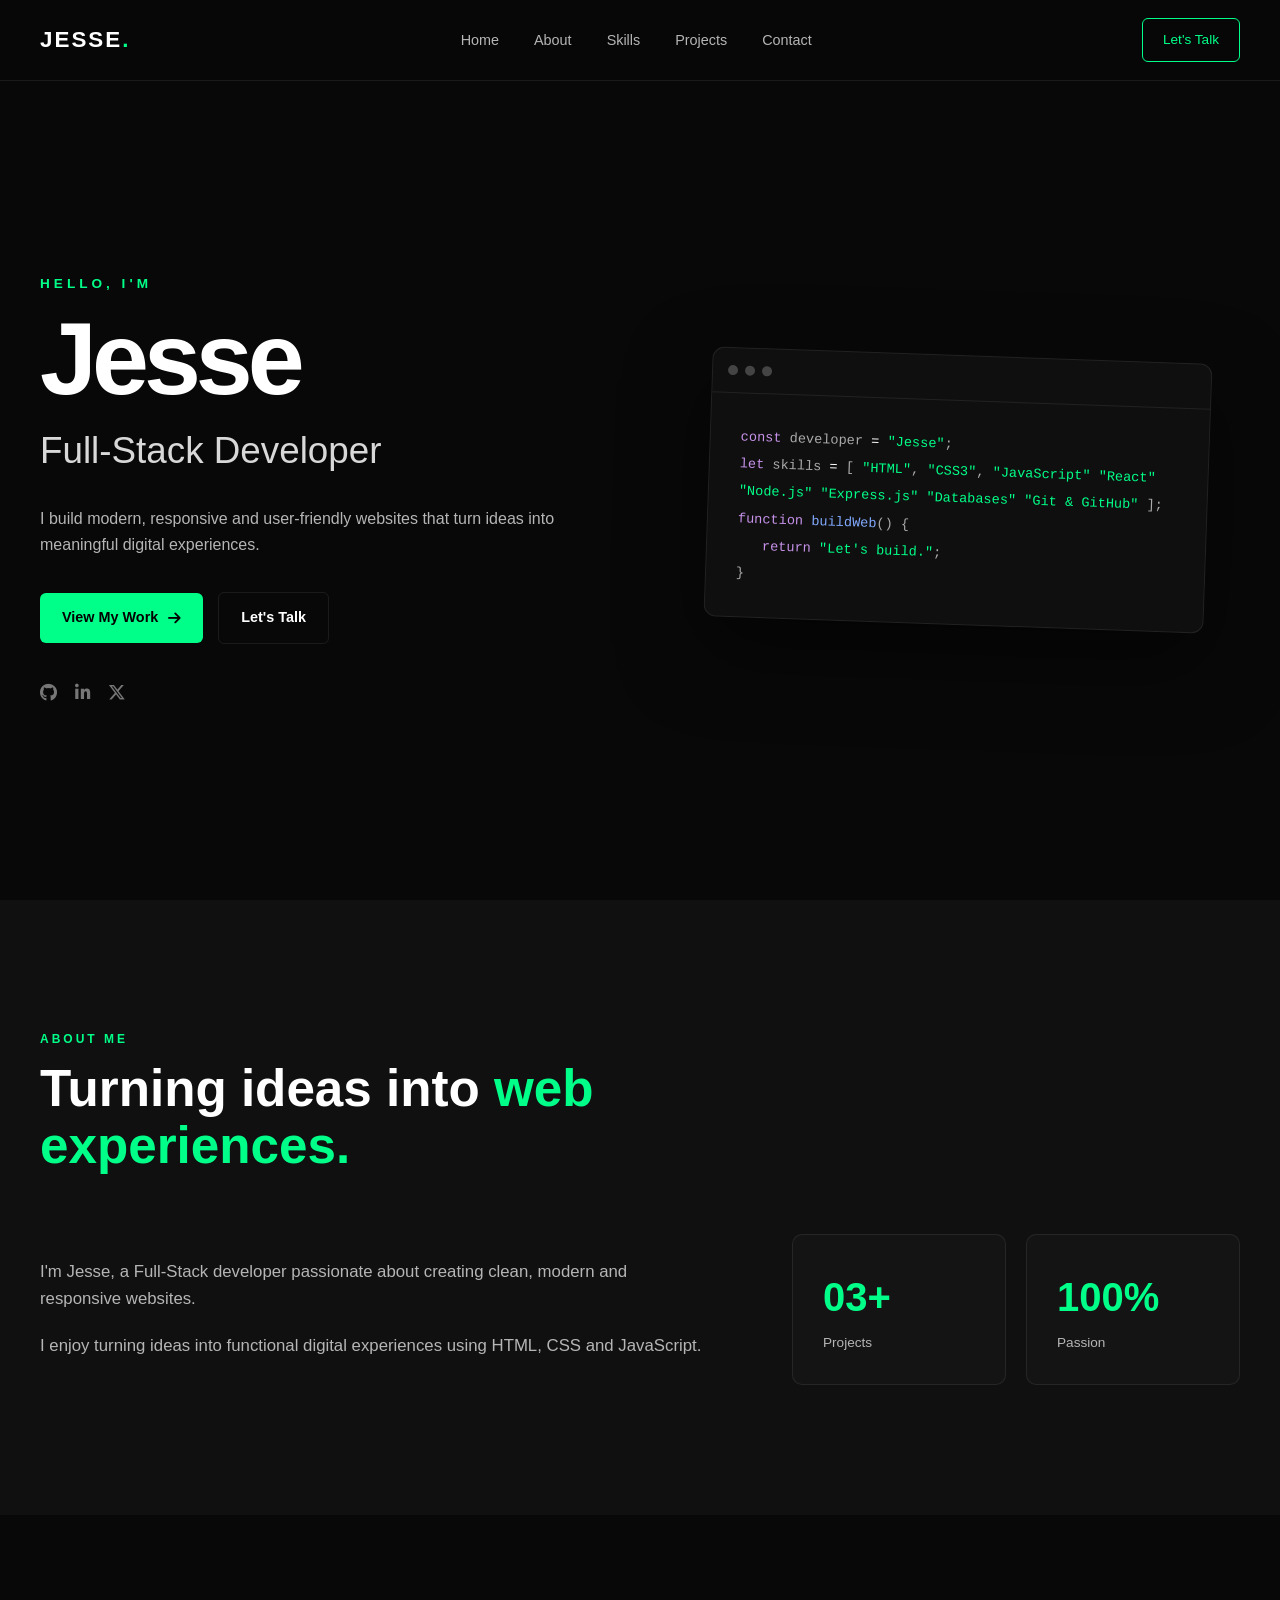
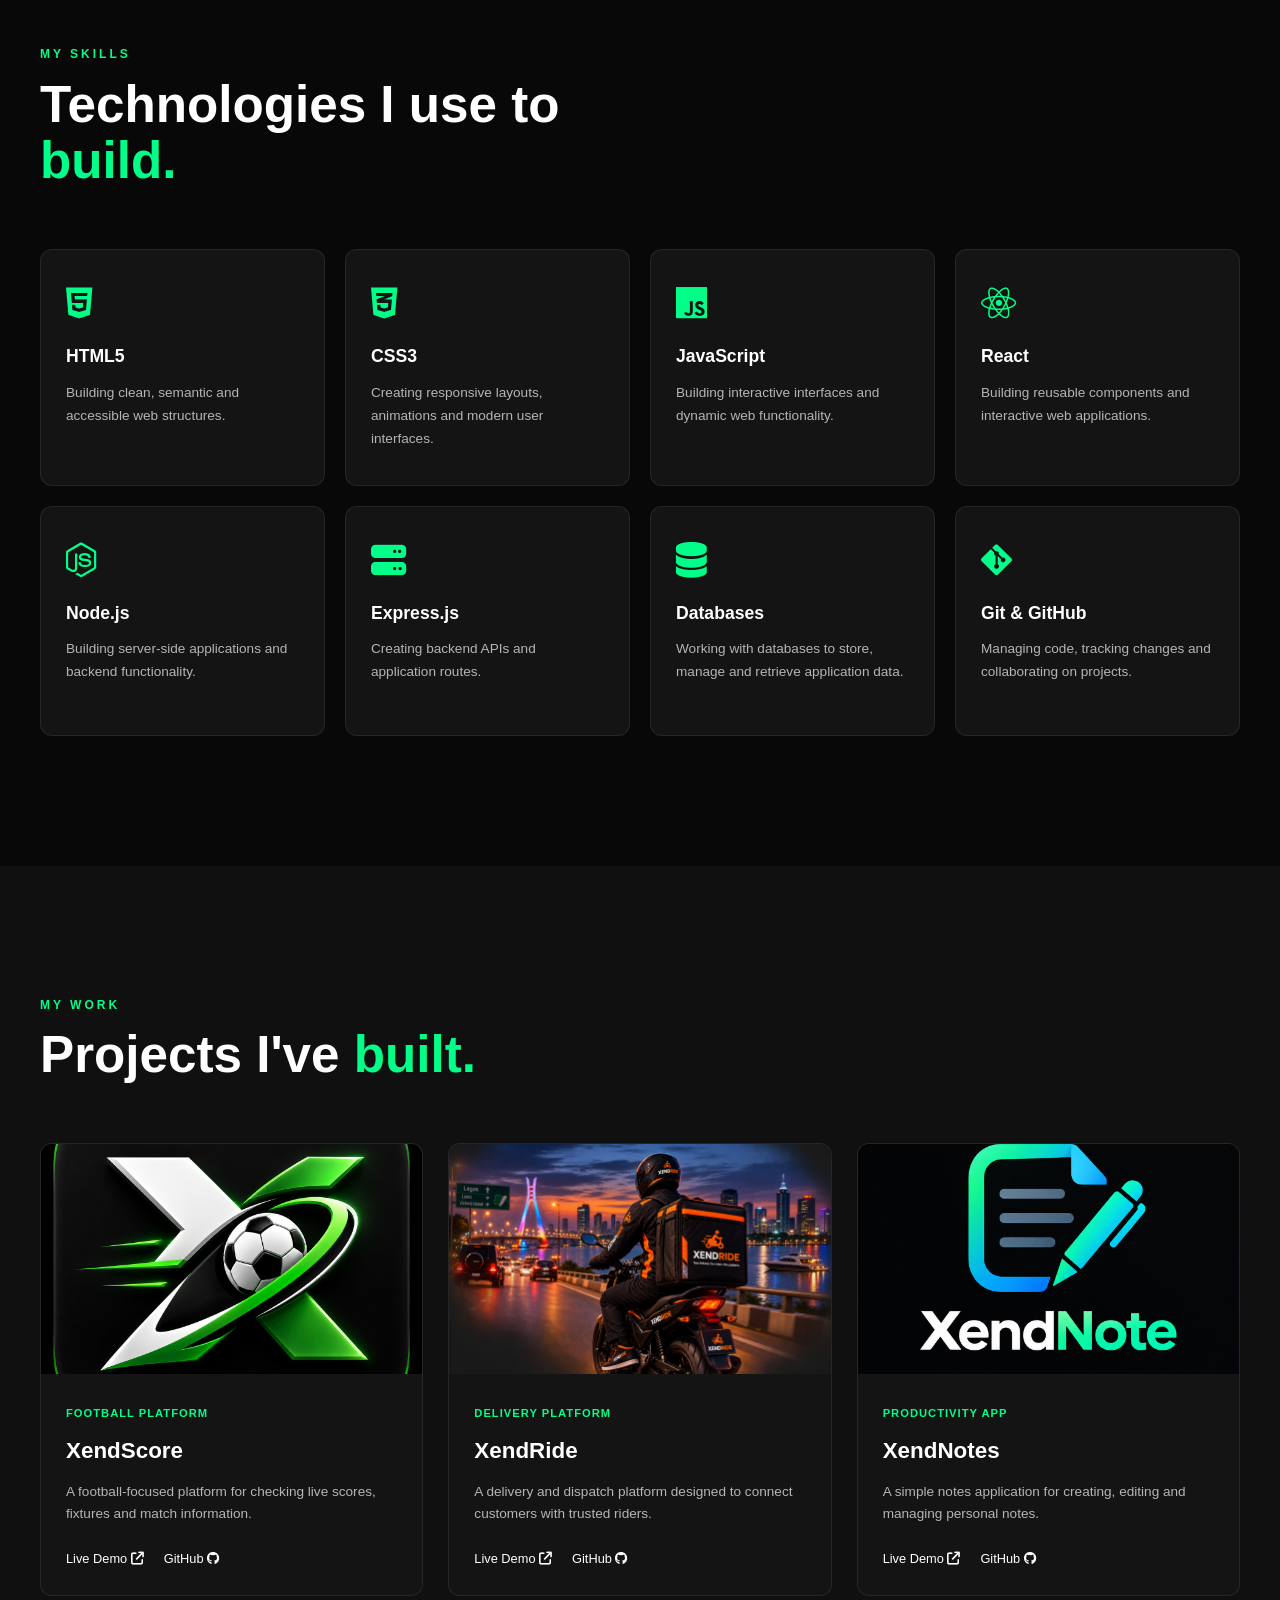
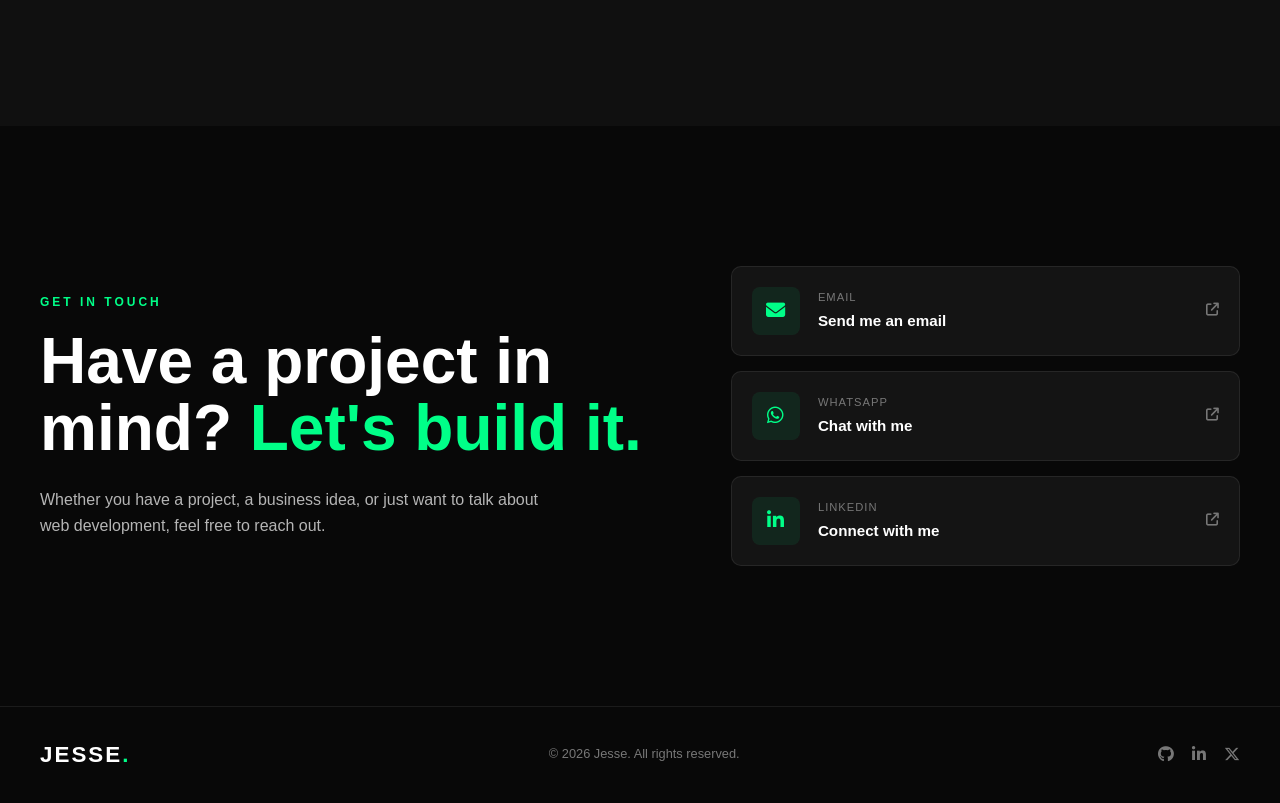
==== index.html @ b4f97f08 "renamed hero.html to index.html" ====
<!DOCTYPE html>
<ht lang="en">
<head>
    <meta charset="UTF-8">
    <meta name="viewport" content="width=device-width, initial-scale=1.0">

    <meta
        name="description"
        content="Jesse — Full-Stack Developer building modern, responsive and user-friendly web experiences."
    >

    <title>Jesse | Full-Stack Developer</title>

    <!-- Font Awesome -->
    <link
        rel="stylesheet"
        href="https://cdnjs.cloudflare.com/ajax/libs/font-awesome/6.5.2/css/all.min.css"
    >

    <!-- Main CSS -->
    <link rel="stylesheet" href="/css/style.css">
    <link rel="icon" type="image/png" href="/images/jesselogo.png">
</head>

<body>

    <!-- ==================== NAVBAR ==================== -->
    <header class="header">
        <nav class="navbar">

            <a href="#home" class="logo">
                JESSE<span>.</span>
            </a>

            <ul class="nav-links">
                <li><a href="#home">Home</a></li>
                <li><a href="#about">About</a></li>
                <li><a href="#skills">Skills</a></li>
                <li><a href="#projects">Projects</a></li>
                <li><a href="#contact">Contact</a></li>
            </ul>

            <a href="#contact" class="nav-contact">
                Let's Talk
            </a>

            <button
                class="menu-btn"
                type="button"
                aria-label="Open navigation menu"
            >
                <i class="fa-solid fa-bars"></i>
            </button>

        </nav>
    </header>


    <!-- ==================== MAIN ==================== -->
    <main>

        <!-- ==================== HERO ==================== -->
        <section id="home" class="hero">

            <div class="hero-content">

                <p class="hero-intro">
                    HELLO, I'M
                </p>

                <h1>
                    Jesse
                </h1>

                <h2>
                    Full-Stack Developer
                </h2>

                <p class="hero-description">
                    I build modern, responsive and user-friendly
                    websites that turn ideas into meaningful digital
                    experiences.
                </p>

                <div class="hero-buttons">

                    <a href="#projects" class="btn primary-btn">
                        View My Work
                        <i class="fa-solid fa-arrow-right"></i>
                    </a>

                    <a href="#contact" class="btn secondary-btn">
                        Let's Talk
                    </a>

                </div>

                <div class="hero-socials">

                    <a href="#" aria-label="GitHub">
                        <i class="fa-brands fa-github"></i>
                    </a>

                    <a href="#" aria-label="LinkedIn">
                        <i class="fa-brands fa-linkedin-in"></i>
                    </a>

                    <a href="#" aria-label="X">
                        <i class="fa-brands fa-x-twitter"></i>
                    </a>

                </div>

            </div>

            <div class="hero-visual">

                <div class="code-card">

                    <div class="code-header">
                        <span></span>
                        <span></span>
                        <span></span>
                    </div>

                    <div class="code-content">
                        <p>
                            <span class="code-purple">const</span>
                            developer
                            <span class="code-white">=</span>
                            <span class="code-green">"Jesse"</span>;
                        </p>

                        <p>
                            <span class="code-purple">let</span>
                            skills
                            <span class="code-white">=</span>
                            [
                            <span class="code-green">"HTML"</span>,
                            <span class="code-green">"CSS3"</span>,
                            <span class="code-green">"JavaScript"</span>
                            <span class="code-green">"React"</span>
                            <span class="code-green">"Node.js"</span>
                            <span class="code-green">"Express.js"</span>
                            <span class="code-green">"Databases"</span>
                            <span class="code-green">"Git & GitHub"</span>

                            ];
                        </p>

                        <p>
                            <span class="code-purple">function</span>
                            <span class="code-blue">buildWeb</span>() {
                        </p>

                        <p class="code-indent">
                            <span class="code-purple">return</span>
                            <span class="code-green">"Let's build."</span>;
                        </p>

                        <p>
                            }
                        </p>
                    </div>

                </div>

            </div>

        </section>


        <!-- ==================== ABOUT ==================== -->
        <section id="about" class="about">

            <div class="section-container">

                <div class="section-heading">
                    <p class="section-label">ABOUT ME</p>
                    <h2>Turning ideas into <span>web experiences.</span></h2>
                </div>

                <div class="about-content">

                    <div class="about-text">
                        <p>
                            I'm Jesse, a Full-Stack developer passionate about
                            creating clean, modern and responsive websites.
                        </p>

                        <p>
                            I enjoy turning ideas into functional digital
                            experiences using HTML, CSS and JavaScript.
                        </p>
                    </div>

                    <div class="about-stats">

                        <div class="stat">
                            <strong>03+</strong>
                            <span>Projects</span>
                        </div>

                        <div class="stat">
                            <strong>100%</strong>
                            <span>Passion</span>
                        </div>

                    </div>

                </div>

            </div>

        </section>


       
<!-- ==================== SKILLS ==================== -->
<section id="skills" class="skills">

    <div class="section-container">

        <div class="section-heading">
            <p class="section-label">MY SKILLS</p>
            <h2>Technologies I use to <span>build.</span></h2>
        </div>


        <div class="skills-grid">

            <!-- HTML -->
            <div class="skill-card">
                <i class="fa-brands fa-html5"></i>

                <h3>HTML5</h3>

                <p>
                    Building clean, semantic and accessible
                    web structures.
                </p>
            </div>


            <!-- CSS -->
            <div class="skill-card">
                <i class="fa-brands fa-css3-alt"></i>

                <h3>CSS3</h3>

                <p>
                    Creating responsive layouts, animations
                    and modern user interfaces.
                </p>
            </div>


            <!-- JavaScript -->
            <div class="skill-card">
                <i class="fa-brands fa-js"></i>

                <h3>JavaScript</h3>

                <p>
                    Building interactive interfaces and
                    dynamic web functionality.
                </p>
            </div>


            <!-- React -->
            <div class="skill-card">
                <i class="fa-brands fa-react"></i>

                <h3>React</h3>

                <p>
                    Building reusable components and
                    interactive web applications.
                </p>
            </div>


            <!-- Node.js -->
            <div class="skill-card">

                <i class="fa-brands fa-node-js"></i>

                <h3>Node.js</h3>

                <p>
                    Building server-side applications
                    and backend functionality.
                </p>
            </div>


            <!-- Express -->
            <div class="skill-card">

                <i class="fa-solid fa-server"></i>

                <h3>Express.js</h3>

                <p>
                    Creating backend APIs and
                    application routes.
                </p>
            </div>


            <!-- Database -->
            <div class="skill-card">

                <i class="fa-solid fa-database"></i>

                <h3>Databases</h3>

                <p>
                    Working with databases to store,
                    manage and retrieve application data.
                </p>
            </div>


            <!-- Git -->
            <div class="skill-card">

                <i class="fa-brands fa-git-alt"></i>

                <h3>Git & GitHub</h3>

                <p>
                    Managing code, tracking changes and
                    collaborating on projects.
                </p>
            </div>

        </div>

    </div>

</section>



        <!-- ==================== PROJECTS ==================== -->
        <section id="projects" class="projects">

            <div class="section-container">

                <div class="section-heading">
                    <p class="section-label">MY WORK</p>
                    <h2>Projects I've <span>built.</span></h2>
                </div>

                <div class="projects-grid">

                    <!-- XendScore -->
                    <article class="project-card">

                        <div class="project-image">
                            <img
                                src="/images/xendscore.png.png"
                                alt="XendScore project preview"
                            >
                        </div>

                        <div class="project-info">

                            <span class="project-category">
                                Football Platform
                            </span>

                            <h3>XendScore</h3>

                            <p>
                                A football-focused platform for checking
                                live scores, fixtures and match information.
                            </p>

                            <div class="project-links">
                                <a href="https://xendscore.pages.dev/" target="_blank">
                                    Live Demo
                                    <i class="fa-solid fa-arrow-up-right-from-square"></i>
                                </a>

                                <a href="https://github.com/jessepatrick98-blip/XendScore" target="_blank">
                                    GitHub
                                    <i class="fa-brands fa-github"></i>
                                </a>
                            </div>

                        </div>

                    </article>


                    <!-- XendRide -->
                    <article class="project-card">

                        <div class="project-image">
                            <img
                                src="images/xendride.png"
                                alt="XendRide project preview"
                            >
                        </div>

                        <div class="project-info">

                            <span class="project-category">
                                Delivery Platform
                            </span>

                            <h3>XendRide</h3>

                            <p>
                                A delivery and dispatch platform designed
                                to connect customers with trusted riders.
                            </p>

                            <div class="project-links">
                                <a href="#" target="_blank">
                                    Live Demo
                                    <i class="fa-solid fa-arrow-up-right-from-square"></i>
                                </a>

                                <a href="#" target="_blank">
                                    GitHub
                                    <i class="fa-brands fa-github"></i>
                                </a>
                            </div>

                        </div>

                    </article>


                    <!-- XendNotes -->
                    <article class="project-card">

                        <div class="project-image">
                            <img
                                src="/images/xendnote.png.png"
                                alt="XendNotes project preview"
                            >
                        </div>

                        <div class="project-info">

                            <span class="project-category">
                                Productivity App
                            </span>

                            <h3>XendNotes</h3>

                            <p>
                                A simple notes application for creating,
                                editing and managing personal notes.
                            </p>

                            <div class="project-links">
                                <a href="#" target="_blank">
                                    Live Demo
                                    <i class="fa-solid fa-arrow-up-right-from-square"></i>
                                </a>

                                <a href="#" target="_blank">
                                    GitHub
                                    <i class="fa-brands fa-github"></i>
                                </a>
                            </div>

                        </div>

                    </article>

                </div>

            </div>

        </section>


        <!-- ==================== CONTACT ==================== -->

<!-- ==================== CONTACT ==================== -->
<section id="contact" class="contact">

    <div class="section-container">

        <div class="contact-wrapper">

            <div class="contact-heading">
                <p class="section-label">GET IN TOUCH</p>

                <h2>
                    Have a project in mind?
                    <span>Let's build it.</span>
                </h2>

                <p class="contact-description">
                    Whether you have a project, a business idea, or just
                    want to talk about web development, feel free to reach out.
                </p>
            </div>


            <div class="contact-options">

                <!-- Email -->
                <a  href="https://mail.google.com/mail/?view=cm&fs=1&to=jessepatrick98@gmail.com" class="contact-card">

                    <div class="contact-icon">
                        <i class="fa-solid fa-envelope"></i>
                    </div>

                    <div class="contact-info">
                        <span>Email</span>
                        <strong>Send me an email</strong>
                    </div>

                    <i class="fa-solid fa-arrow-up-right-from-square contact-arrow"></i>

                </a>


                <!-- WhatsApp -->
                <a
                    href="https://wa.me/message/SA4C3QJQT6L4J1"
                    target="_blank"
                    rel="noopener noreferrer"
                    class="contact-card"
                >

                    <div class="contact-icon">
                        <i class="fa-brands fa-whatsapp"></i>
                    </div>

                    <div class="contact-info">
                        <span>WhatsApp</span>
                        <strong>Chat with me</strong>
                    </div>

                    <i class="fa-solid fa-arrow-up-right-from-square contact-arrow"></i>

                </a>


                <!-- LinkedIn -->
                <a
                    href="https://www.linkedin.com/in/jesse-patrick-ab23aa43b/"
                    target="_blank"
                    rel="noopener noreferrer"
                    class="contact-card"
                >

                    <div class="contact-icon">
                        <i class="fa-brands fa-linkedin-in"></i>
                    </div>

                    <div class="contact-info">
                        <span>LinkedIn</span>
                        <strong>Connect with me</strong>
                    </div>

                    <i class="fa-solid fa-arrow-up-right-from-square contact-arrow"></i>

                </a>

            </div>

        </div>

    </div>

</section>


    </main>


    <!-- ==================== FOOTER ==================== -->
    <footer class="footer">

        <div class="footer-content">

            <a href="#home" class="logo">
                JESSE<span>.</span>
            </a>

            <p>
                © 2026 Jesse. All rights reserved.
            </p>

            <div class="footer-socials">

                <a href="#" aria-label="GitHub">
                    <i class="fa-brands fa-github"></i>
                </a>

                <a href="#" aria-label="LinkedIn">
                    <i class="fa-brands fa-linkedin-in"></i>
                </a>

                <a href="#" aria-label="X">
                    <i class="fa-brands fa-x-twitter"></i>
                </a>

            </div>

        </div>

    </footer>


    <!-- JavaScript -->
    <script src="/js/script.js"></script>

</body>
</ht
---- css/style.css ----
/* =========================
   RESET
========================= */

* {
    margin: 0;
    padding: 0;
    box-sizing: border-box;
}

html {
    scroll-behavior: smooth;
}

body {
    font-family: Arial, sans-serif;
    background: #080808;
    color: #ffffff;
    line-height: 1.6;
}

a {
    text-decoration: none;
    color: inherit;
}

ul {
    list-style: none;
}

button {
    font: inherit;
}


/* =========================
   VARIABLES
========================= */

:root {
    --bg: #080808;
    --bg-secondary: #101010;
    --card: #141414;

    --white: #ffffff;
    --text: #b5b5b5;
    --muted: #777777;

    --accent: #00ff88;
    --accent-dark: #00cc6d;

    --border: rgba(255, 255, 255, 0.08);

    --container: 1200px;
}


/* =========================
   GLOBAL
========================= */

body {
    overflow-x: hidden;
}

section {
    width: 100%;
}

.section-container {
    width: min(100% - 40px, var(--container));
    margin: 0 auto;
}


/* =========================
   NAVBAR
========================= */

.header {
    position: fixed;
    top: 0;
    left: 0;
    width: 100%;
    z-index: 1000;

    background: rgba(8, 8, 8, 0.85);
    backdrop-filter: blur(15px);

    border-bottom: 1px solid var(--border);
}

.navbar {
    width: min(100% - 40px, var(--container));
    height: 80px;
    margin: 0 auto;

    display: flex;
    align-items: center;
    justify-content: space-between;
}

.logo {
    font-size: 1.4rem;
    font-weight: 800;
    letter-spacing: 2px;
}

.logo span {
    color: var(--accent);
}

.nav-links {
    display: flex;
    align-items: center;
    gap: 35px;
}

.nav-links a {
    color: var(--text);
    font-size: 0.9rem;
    transition: 0.3s ease;
}

.nav-links a:hover {
    color: var(--accent);
}

.nav-contact {
    padding: 10px 20px;
    border: 1px solid var(--accent);
    border-radius: 6px;

    color: var(--accent);
    font-size: 0.85rem;

    transition: 0.3s ease;
}

.nav-contact:hover {
    background: var(--accent);
    color: #000;
}

.menu-btn {
    display: none;

    border: none;
    background: transparent;
    color: white;

    font-size: 1.4rem;
    cursor: pointer;
}


/* =========================
   HERO
========================= */

.hero {
    min-height: 100vh;
    width: min(100% - 40px, var(--container));

    margin: 0 auto;

    display: grid;
    grid-template-columns: 1fr 1fr;
    align-items: center;
    gap: 70px;

    padding-top: 80px;
}

.hero-intro {
    color: var(--accent);
    font-size: 0.85rem;
    font-weight: 700;
    letter-spacing: 4px;
    margin-bottom: 15px;
}

.hero h1 {
    font-size: clamp(4rem, 8vw, 7rem);
    line-height: 0.95;
    letter-spacing: -5px;
    margin-bottom: 15px;
}

.hero h2 {
    color: #d8d8d8;
    font-size: clamp(1.5rem, 3vw, 2.3rem);
    font-weight: 500;
    margin-bottom: 25px;
}

.hero-description {
    max-width: 550px;
    color: var(--text);
    font-size: 1rem;
    margin-bottom: 35px;
}

.hero-buttons {
    display: flex;
    align-items: center;
    gap: 15px;
}

.btn {
    display: inline-flex;
    align-items: center;
    justify-content: center;
    gap: 10px;

    padding: 13px 22px;

    border-radius: 6px;

    font-size: 0.9rem;
    font-weight: 600;

    transition: 0.3s ease;
}

.primary-btn {
    background: var(--accent);
    color: #000;
}

.primary-btn:hover {
    background: var(--accent-dark);
    transform: translateY(-3px);
}

.secondary-btn {
    border: 1px solid var(--border);
    color: white;
}

.secondary-btn:hover {
    border-color: var(--accent);
    color: var(--accent);
}

.hero-socials {
    display: flex;
    gap: 18px;
    margin-top: 35px;
}

.hero-socials a {
    color: var(--muted);
    font-size: 1.1rem;
    transition: 0.3s ease;
}

.hero-socials a:hover {
    color: var(--accent);
    transform: translateY(-3px);
}


/* =========================
   CODE CARD
========================= */

.hero-visual {
    display: flex;
    justify-content: center;
}

.code-card {
    width: 100%;
    max-width: 500px;

    background: #0f0f0f;

    border: 1px solid var(--border);
    border-radius: 12px;

    box-shadow:
        0 30px 80px rgba(0, 0, 0, 0.5);

    overflow: hidden;

    transform: rotate(2deg);

    transition: 0.4s ease;
}

.code-card:hover {
    transform: rotate(0deg) translateY(-8px);
}

.code-header {
    height: 45px;

    display: flex;
    align-items: center;

    gap: 7px;

    padding: 0 15px;

    border-bottom: 1px solid var(--border);
}

.code-header span {
    width: 10px;
    height: 10px;
    border-radius: 50%;
    background: #444;
}

.code-content {
    padding: 30px;

    font-family: "Courier New", monospace;
    font-size: 0.85rem;

    color: #aaa;

    line-height: 2;
}

.code-purple {
    color: #c792ea;
}

.code-green {
    color: var(--accent);
}

.code-blue {
    color: #82aaff;
}

.code-white {
    color: white;
}

.code-indent {
    padding-left: 25px;
}


/* =========================
   SECTION HEADINGS
========================= */

.section-heading {
    margin-bottom: 60px;
}

.section-label {
    color: var(--accent);
    font-size: 0.75rem;
    font-weight: 700;
    letter-spacing: 3px;
    margin-bottom: 12px;
}

.section-heading h2 {
    max-width: 650px;

    font-size: clamp(2rem, 4vw, 3.5rem);
    line-height: 1.1;
}

.section-heading h2 span {
    color: var(--accent);
}


/* =========================
   ABOUT
========================= */

.about {
    padding: 130px 0;
    background: var(--bg-secondary);
}

.about-content {
    display: grid;
    grid-template-columns: 1.5fr 1fr;
    gap: 80px;
    align-items: center;
}

.about-text {
    color: var(--text);
    font-size: 1.05rem;
}

.about-text p + p {
    margin-top: 20px;
}

.about-stats {
    display: grid;
    grid-template-columns: repeat(2, 1fr);
    gap: 20px;
}

.stat {
    padding: 30px;

    background: var(--card);

    border: 1px solid var(--border);
    border-radius: 10px;
}

.stat strong {
    display: block;

    color: var(--accent);

    font-size: 2.5rem;
}

.stat span {
    color: var(--text);
    font-size: 0.85rem;
}



/* =========================
   SKILLS
========================= */

.skills {
    padding: 130px 0;
    background: var(--bg);
}

.skills-grid {
    display: grid;

    grid-template-columns: repeat(4, 1fr);

    gap: 20px;
}

.skill-card {
    position: relative;

    padding: 35px 25px;

    min-height: 230px;

    display: flex;
    flex-direction: column;

    justify-content: flex-start;

    background: var(--card);

    border: 1px solid var(--border);

    border-radius: 12px;

    overflow: hidden;

    transition:
        transform 0.3s ease,
        border-color 0.3s ease,
        background 0.3s ease;
}


/* Top accent line */

.skill-card::before {
    content: "";

    position: absolute;

    top: 0;
    left: 0;

    width: 0;
    height: 2px;

    background: var(--accent);

    transition: width 0.3s ease;
}

.skill-card:hover::before {
    width: 100%;
}


/* Hover */

.skill-card:hover {
    transform: translateY(-8px);

    border-color: rgba(0, 255, 136, 0.35);

    background: #171717;
}


/* Icon */

.skill-card i {
    color: var(--accent);

    font-size: 2.2rem;

    margin-bottom: 22px;

    transition: transform 0.3s ease;
}

.skill-card:hover i {
    transform: scale(1.1);
}


/* Title */

.skill-card h3 {
    color: var(--white);

    font-size: 1.1rem;

    margin-bottom: 10px;
}


/* Description */

.skill-card p {
    color: var(--text);

    font-size: 0.85rem;

    line-height: 1.7;
}


/* =========================
   TABLET
========================= */

@media (max-width: 1000px) {

    .skills-grid {
        grid-template-columns: repeat(2, 1fr);
    }
}


/* =========================
   MOBILE
========================= */

@media (max-width: 600px) {

    .skills {
        padding: 90px 0;
    }

    .skills-grid {
        grid-template-columns: 1fr;
    }

    .skill-card {
        min-height: auto;

        padding: 30px 22px;
    }
}




/* =========================
   PROJECTS
========================= */

.projects {
    padding: 130px 0;
    background: var(--bg-secondary);
}

.projects-grid {
    display: grid;
    grid-template-columns: repeat(3, 1fr);
    gap: 25px;
}

.project-card {
    overflow: hidden;

    background: var(--card);

    border: 1px solid var(--border);
    border-radius: 12px;

    transition: 0.3s ease;
}

.project-card:hover {
    transform: translateY(-8px);
    border-color: rgba(0, 255, 136, 0.4);
}

.project-image {
    height: 230px;
    overflow: hidden;
    background: #1a1a1a;
}

.project-image img {
    width: 100%;
    height: 100%;

    object-fit: cover;

    transition: 0.5s ease;
}

.project-card:hover .project-image img {
    transform: scale(1.05);
}

.project-info {
    padding: 25px;
}

.project-category {
    color: var(--accent);

    font-size: 0.7rem;
    font-weight: 700;

    text-transform: uppercase;
    letter-spacing: 1px;
}

.project-info h3 {
    margin: 8px 0 12px;

    font-size: 1.4rem;
}

.project-info p {
    color: var(--text);
    font-size: 0.85rem;
    margin-bottom: 25px;
}

.project-links {
    display: flex;
    gap: 20px;
}

.project-links a {
    color: white;
    font-size: 0.8rem;
    transition: 0.3s ease;
}

.project-links a:hover {
    color: var(--accent);
}


/* =========================
   CONTACT
========================= */

.contact {
    padding: 150px 0;
}

.contact-content {
    max-width: 800px;
}

.contact-content h2 {
    font-size: clamp(2.5rem, 5vw, 4.5rem);
    line-height: 1.05;
    margin: 15px 0 25px;
}

.contact-content h2 span {
    color: var(--accent);
}

.contact-content > p:not(.section-label) {
    color: var(--text);
    max-width: 500px;
    margin-bottom: 30px;
}


/* =========================
   FOOTER
========================= */

.footer {
    border-top: 1px solid var(--border);
    padding: 30px 0;
}

.footer-content {
    width: min(100% - 40px, var(--container));
    margin: 0 auto;

    display: flex;
    align-items: center;
    justify-content: space-between;
}

.footer-content p {
    color: var(--muted);
    font-size: 0.8rem;
}

.footer-socials {
    display: flex;
    gap: 18px;
}

.footer-socials a {
    color: var(--muted);
    transition: 0.3s ease;
}

.footer-socials a:hover {
    color: var(--accent);
}


/* =========================
   TABLET
========================= */

@media (max-width: 900px) {

    .nav-links,
    .nav-contact {
        display: none;
    }

    .menu-btn {
        display: block;
    }

    .hero {
        grid-template-columns: 1fr;
        gap: 50px;

        padding-top: 130px;
        padding-bottom: 80px;
    }

    .hero-visual {
        justify-content: flex-start;
    }

    .skills-grid {
        grid-template-columns: repeat(2, 1fr);
    }

    .projects-grid {
        grid-template-columns: 1fr 1fr;
    }

    .about-content {
        grid-template-columns: 1fr;
        gap: 50px;
    }
}


/* =========================
   MOBILE
========================= */

@media (max-width: 600px) {

    .section-container {
        width: min(100% - 30px, var(--container));
    }

    .navbar {
        width: min(100% - 30px, var(--container));
        height: 70px;
    }

    .hero {
        width: min(100% - 30px, var(--container));

        padding-top: 110px;
    }

    .hero h1 {
        font-size: 4rem;
        letter-spacing: -3px;
    }

    .hero h2 {
        font-size: 1.5rem;
    }

    .hero-description {
        font-size: 0.9rem;
    }

    .hero-buttons {
        flex-direction: column;
        align-items: stretch;
    }

    .btn {
        width: 100%;
    }

    .code-card {
        transform: none;
    }

    .code-content {
        padding: 20px;
        font-size: 0.7rem;
        overflow-x: auto;
    }

    .about,
    .skills,
    .projects {
        padding: 90px 0;
    }

    .section-heading {
        margin-bottom: 40px;
    }

    .skills-grid {
        grid-template-columns: 1fr;
    }

    .projects-grid {
        grid-template-columns: 1fr;
    }

    .about-stats {
        grid-template-columns: 1fr 1fr;
    }

    .stat {
        padding: 20px;
    }

    .stat strong {
        font-size: 2rem;
    }

    .contact {
        padding: 100px 0;
    }

    .footer-content {
        flex-direction: column;
        gap: 20px;
        text-align: center;
    }
}

@media (max-width: 900px) {

    .nav-links.active {
        display: flex;
        flex-direction: column;
        align-items: flex-start;
        gap: 25px;

        position: absolute;
        top: 80px;
        left: 20px;
        right: 20px;

        padding: 30px;

        background: #101010;
        border: 1px solid var(--border);
        border-radius: 10px;
    }
}

/* =========================
   CONTACT
========================= */

.contact {
    padding: 140px 0;
    background: #080808;
}

.contact-wrapper {
    display: grid;
    grid-template-columns: 1.2fr 1fr;
    gap: 80px;
    align-items: center;
}

.contact-heading h2 {
    max-width: 650px;

    font-size: clamp(2.5rem, 5vw, 4.5rem);
    line-height: 1.05;

    margin: 15px 0 25px;
}

.contact-heading h2 span {
    color: var(--accent);
}

.contact-description {
    max-width: 520px;

    color: var(--text);
    font-size: 1rem;
}


/* Contact Cards */

.contact-options {
    display: flex;
    flex-direction: column;
    gap: 15px;
}

.contact-card {
    display: flex;
    align-items: center;
    gap: 18px;

    padding: 20px;

    background: var(--card);

    border: 1px solid var(--border);
    border-radius: 10px;

    transition: 0.3s ease;
}

.contact-card:hover {
    border-color: var(--accent);
    transform: translateX(6px);
}


/* Icon */

.contact-icon {
    width: 48px;
    height: 48px;

    display: flex;
    align-items: center;
    justify-content: center;

    flex-shrink: 0;

    border-radius: 8px;

    background: rgba(0, 255, 136, 0.08);

    color: var(--accent);

    font-size: 1.2rem;
}


/* Text */

.contact-info {
    display: flex;
    flex-direction: column;
    gap: 2px;
}

.contact-info span {
    color: var(--muted);

    font-size: 0.7rem;
    text-transform: uppercase;
    letter-spacing: 1px;
}

.contact-info strong {
    color: var(--white);

    font-size: 0.95rem;
}


/* Arrow */

.contact-arrow {
    margin-left: auto;

    color: var(--muted);

    font-size: 0.8rem;

    transition: 0.3s ease;
}

.contact-card:hover .contact-arrow {
    color: var(--accent);
    transform: translate(3px, -3px);
}


/* =========================
   CONTACT MOBILE
========================= */

@media (max-width: 900px) {

    .contact-wrapper {
        grid-template-columns: 1fr;
        gap: 50px;
    }
}


@media (max-width: 600px) {

    .contact {
        padding: 100px 0;
    }

    .contact-card {
        padding: 16px;
    }

    .contact-icon {
        width: 44px;
        height: 44px;
    }
}
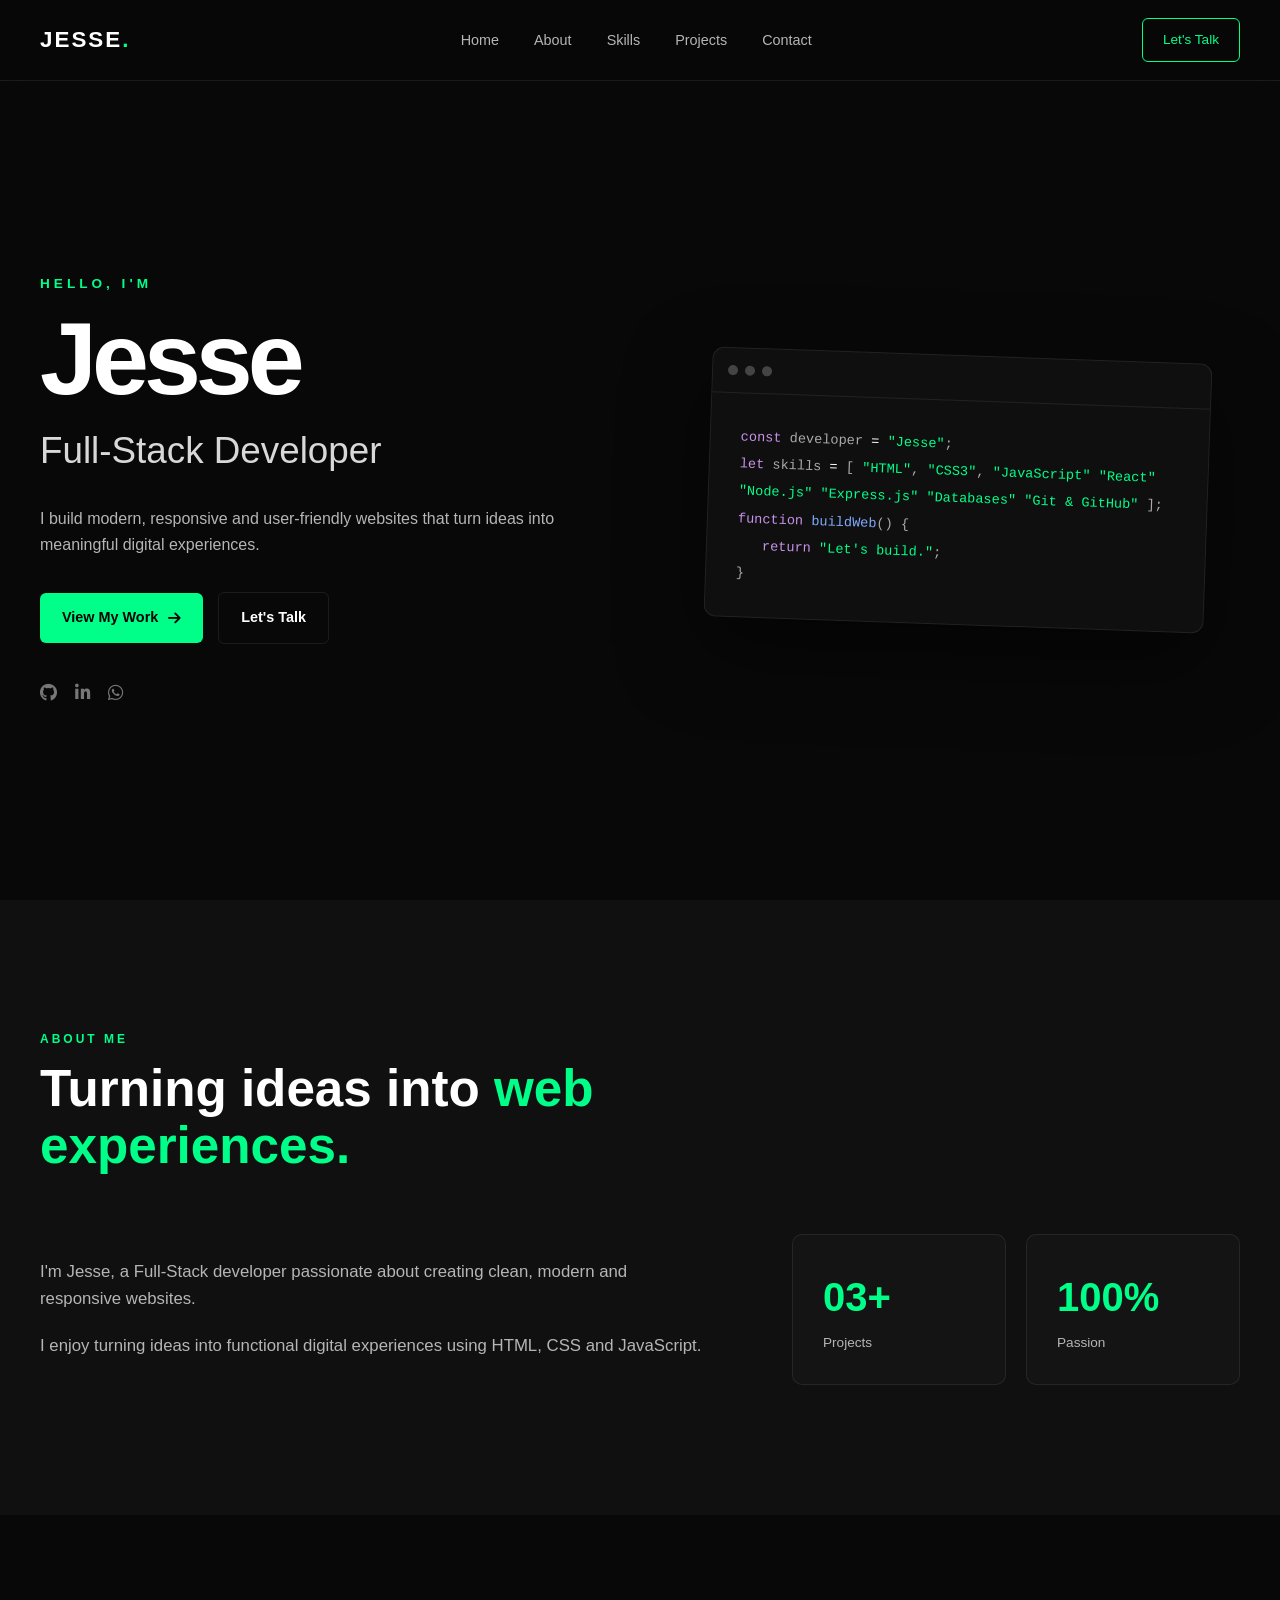
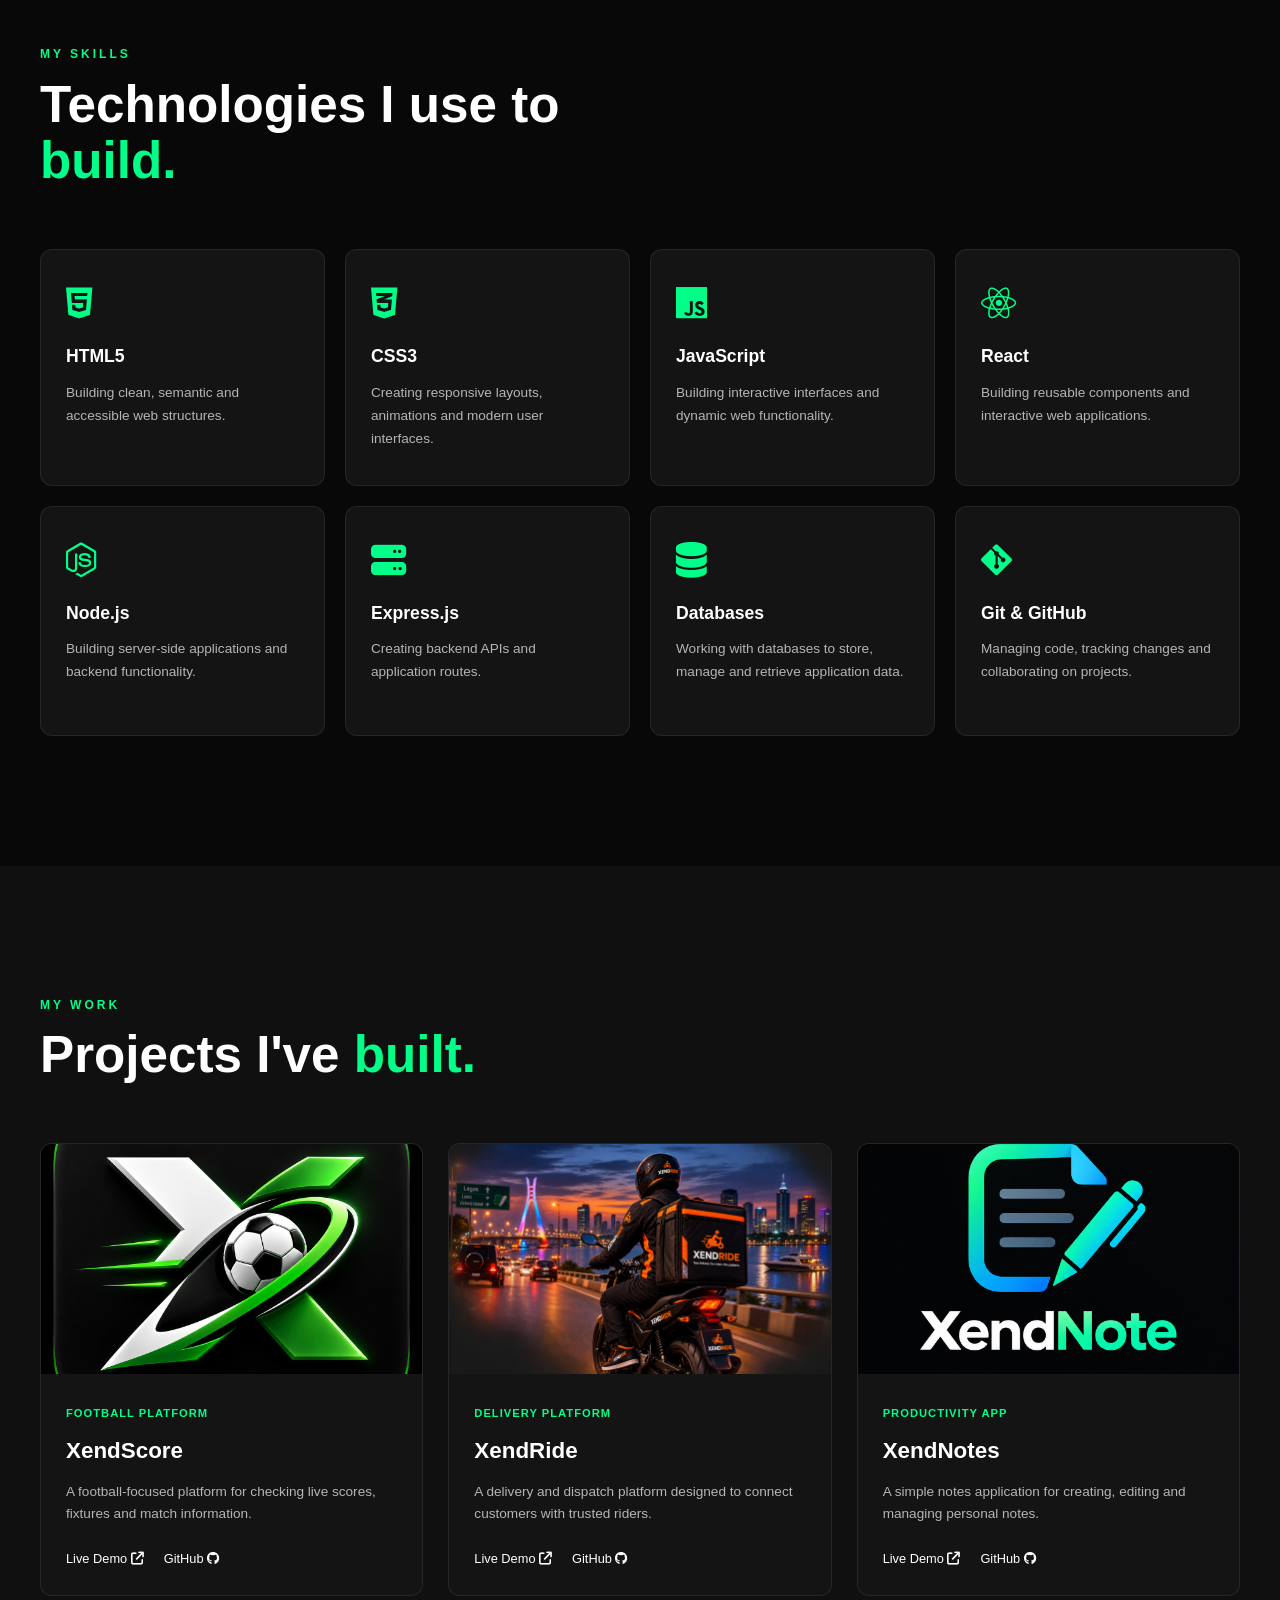
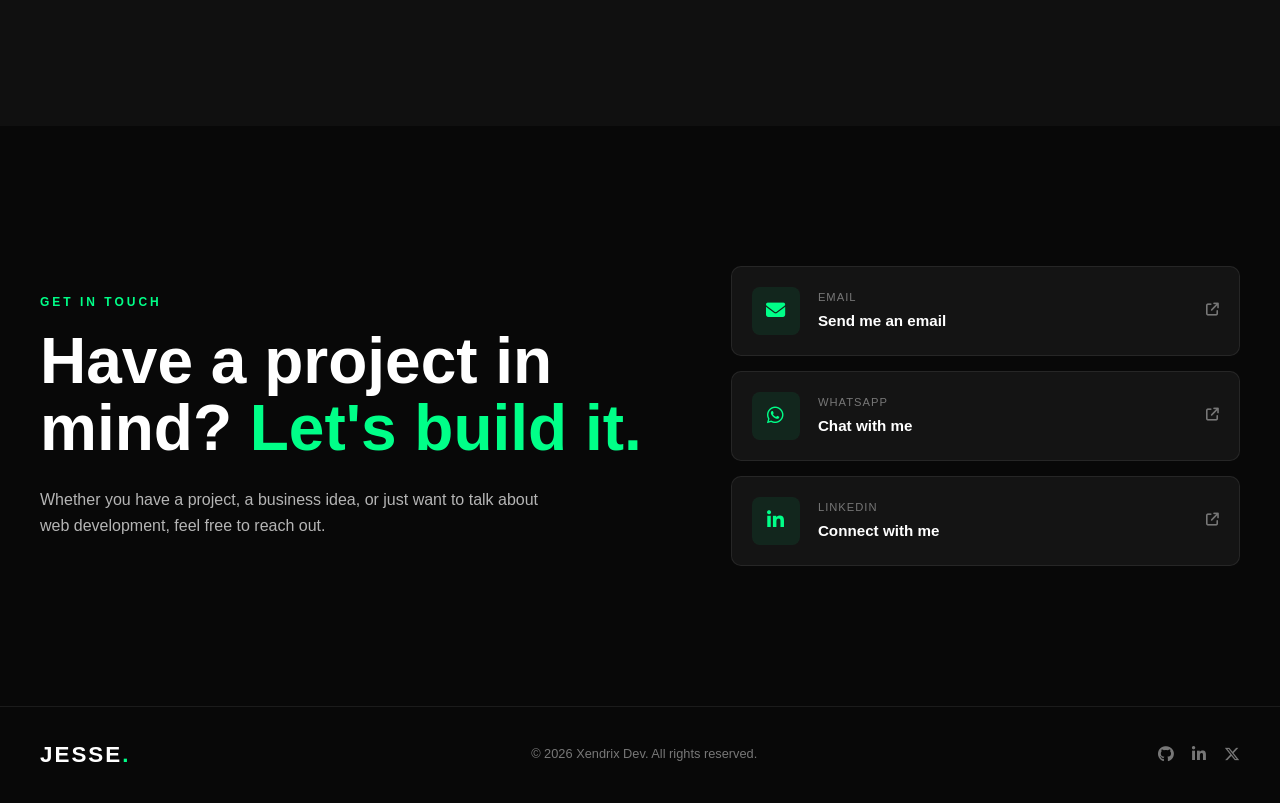
==== commit da670ac7: "made few changes in the links" ====
--- a/index.html
+++ b/index.html
@@ -98,16 +98,16 @@
 
                 <div class="hero-socials">
 
-                    <a href="#" aria-label="GitHub">
+                    <a target="_blank" href="https://github.com/jessepatrick98-blip" aria-label="GitHub">
                         <i class="fa-brands fa-github"></i>
                     </a>
 
-                    <a href="#" aria-label="LinkedIn">
+                    <a target="_blank" href="https://www.linkedin.com/in/jesse-patrick-ab23aa43b/" aria-label="LinkedIn">
                         <i class="fa-brands fa-linkedin-in"></i>
                     </a>
 
-                    <a href="#" aria-label="X">
-                        <i class="fa-brands fa-x-twitter"></i>
+                    <a target="_blank" href="https://wa.me/message/SA4C3QJQT6L4J1" aria-label="X">
+                        <i class="fa-brands fa-whatsapp"></i>
                     </a>
 
                 </div>
@@ -591,7 +591,7 @@
             </a>
 
             <p>
-                © 2026 Jesse. All rights reserved.
+                © 2026 Xendrix Dev. All rights reserved.
             </p>
 
             <div class="footer-socials">
